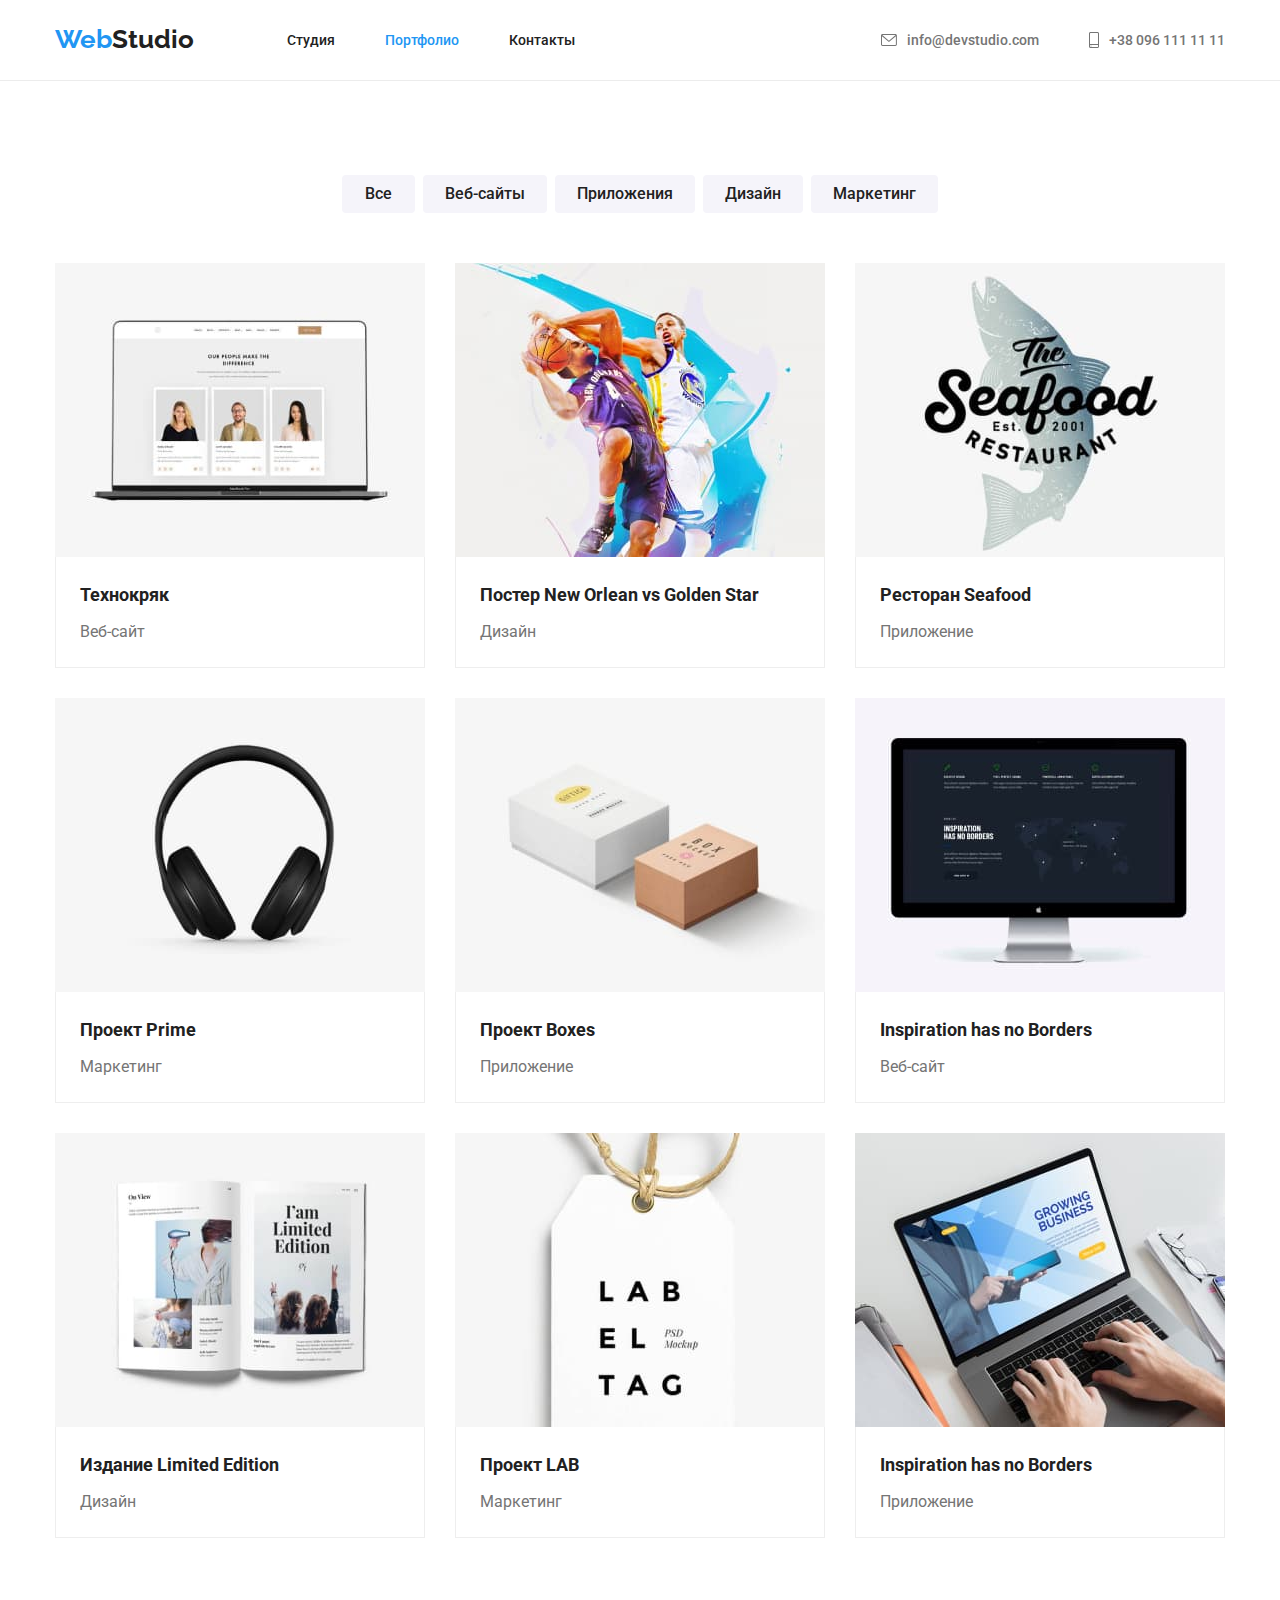
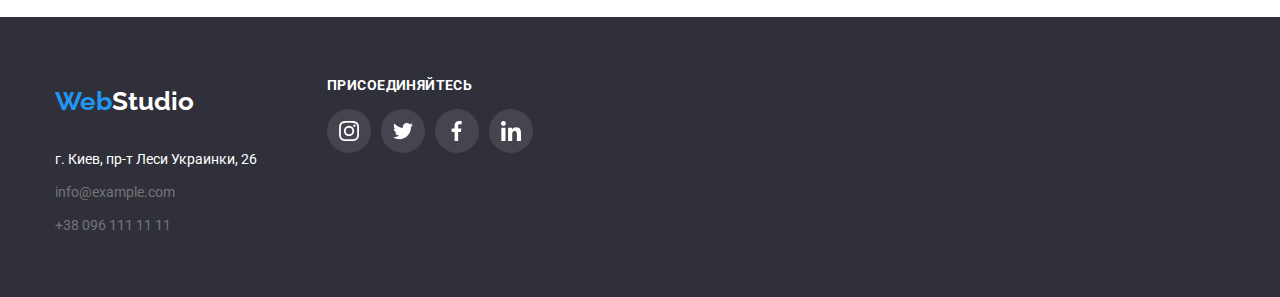
==== portfolio.html @ bd3f76e0 "add clone file" ====
<!DOCTYPE html>
<html lang="ru">
<head>
    <meta charset="UTF-8">
    <meta name="viewport" content="width=device-width, initial-scale=1.0">
    <link rel="preconnect" href="https://fonts.gstatic.com">
    <link href="https://fonts.googleapis.com/css2?family=Raleway:wght@700&family=Roboto:wght@400;500;700;900&display=swap" rel="stylesheet">
    <link rel="stylesheet" href="./css/modern-normalize.css">
    <link rel="stylesheet" href="./css/style.css">
    <title>WebStudio</title>
</head>
<body>
    <header class="header">
       <nav class="nav container">
           <a class="logo"><span>Web</span><span class="black">Studio</span></a>

           <ul class="nav-site">
            <li class="item"><a class="link" href="./index.html">Студия</a></li>
            <li class="item"><a class="link current" href="">Портфолио</a></li>
            <li class="item"><a class="link" href="">Контакты</a></li>
           </ul>


             <ul class="auth-link">
             <li class="item"><a class="link" href="mailto:info@devstudio.com">
                 <svg class="icon-nav" width="16px" height="12px">
                     <use href="image/symbol-icons.svg#icon-envelope"></use>
                 </svg>
                     info@devstudio.com</a></li> 
             <li class="item"><a class="link" href="tel:+380961111111">
                <svg class="icon-nav" width="10px" height="16px">
                     <use href="image/symbol-icons.svg#icon-smartphone"></use>
                 </svg> 
                +38 096 111 11 11</a></li>
             </ul>        
       </nav>
    </header>
    <main>
        <section class="section ">
            <div class="container container-projects">
                <h1 class="projects-title visually-hidden">Каталог</h1>
                
                    <!-- Радиокнопки групировки работ-->
                    <ul class="container-btn">
                        <li class="btn-figure"><button class="btn">Все</button></li>
                        <li class="btn-figure"><button class="btn">Веб-сайты</button></li>
                        <li class="btn-figure"><button class="btn">Приложения</button></li>
                        <li class="btn-figure"><button class="btn">Дизайн</button></li>
                        <li class="btn-figure"><button class="btn">Маркетинг</button></li>
                    </ul>

                <!--Конкретные примеры работ-->
                <ul class="projects-list">
                    <li class="item"><a href="">
                        <img class="img-content" src="./image/Технокряк.jpg" alt="Веб-сайт Технокряк" width="370">
                        <div class="list-content">
                            <h2 class="our-projects-title">Технокряк</h2>
                            <p class="our-projects-cat">Веб-сайт</p>
                        </div>
                    </a></li>
                    <li class="item"><a href="">
                        <img class="img-content" src="./image/Постер_New_Orlean_vs_Golden_Star.jpg" alt="Постер New Orlean vs Golden Star" width="370">
                        <div class="list-content">
                            <h2 class="our-projects-title">Постер New Orlean vs Golden Star</h2>
                            <p class="our-projects-cat">Дизайн</p> 
                        </div>
                        
                    </a></li>
                    <li class="item"><a href="">
                        <img class="img-content" src="./image/Ресторан_Seafood.jpg" alt="Приложение ресторана Seafood" width="370">
                        <div class="list-content">
                            <h2 class="our-projects-title">Ресторан Seafood</h2>
                            <p class="our-projects-cat">Приложение</p>   
                        </div>  
                    </a></li>

                    <li class="item"><a href="">
                        <img class="img-content" src="./image/Проект_Prime.jpg" alt="Проект Prime" width="370">
                        <div class="list-content">
                            <h2 class="our-projects-title">Проект Prime</h2>
                            <p class="our-projects-cat">Маркетинг</p>   
                        </div>
                    </a></li>
                    <li class="item"><a href="">
                        <img class="img-content" src="./image/Проект_Boxes.jpg" alt="Проект Boxes" width="370">
                        <div class="list-content">
                            <h2 class="our-projects-title">Проект Boxes</h2>
                            <p class="our-projects-cat">Приложение</p>  
                        </div>
                    </a></li>
                    <li class="item"><a href="">
                        <img class="img-content" src="./image/Inspiration_no_Border.jpg" alt="Веб-сайт Inspiration has no Borders" width="370">
                        <div class="list-content">
                            <h2 class="our-projects-title">Inspiration has no Borders</h2>
                            <p class="our-projects-cat">Веб-сайт</p>   
                        </div>
                    </a></li>

                    <li class="item"><a href="">
                        <img class="img-content" src="./image/Издание_Limited_Edition.jpg" alt="Издание Limited Edition" width="370">
                        <div class="list-content">
                            <h2 class="our-projects-title">Издание Limited Edition</h2>
                            <p class="our-projects-cat">Дизайн</p> 
                        </div>
                    </a></li>

                    <li class="item"><a href="">
                        <img class="img-content" src="./image/Проект_LAB.jpg" alt="Проект LAB" width="370">
                        <div class="list-content">
                            <h2 class="our-projects-title">Проект LAB</h2>
                            <p class="our-projects-cat">Маркетинг</p>   
                        </div>
                    </a></li>

                    <li class="item"><a href="">
                        <img class="img-content" src="./image/Growing_Business.jpg" alt="Приложение Growing Business" width="370">
                        <div class="list-content">
                            <h2 class="our-projects-title">Inspiration has no Borders</h2>
                            <p class="our-projects-cat">Приложение</p> 
                        </div>
                    </a></li>

                </ul>
            </div>
            
        </section>
    </main>
<footer class="footer">
        <div class="container footer-container">
            <div class="footer-contact">
                <a class="logo"><span>Web</span><span class="white">Studio</span></a>
                <address>
                <ul class="contact">
                    <li><a class="address" href="#">г. Киев, пр-т Леси Украинки, 26</a></li>
                    <li><a class="contact-link" href="mailto:info@example.com">info@example.com</a></li>
                    <li><a class="contact-link" href="tel:+380961111111">+38 096 111 11 11</a></li>
                    </ul> 
                </address>    
            </div>
            <div class="footer-social">
                <b class="get-us">присоединяйтесь</b>
                <ul class="icon-list icon-footer">
                                <li class="icon-item">
                                    <a href="#" class="icon-link">
                                        <svg class="icon-social">
                                            <use href="./image/symbol-icons.svg#icon-instagram">

                                            </use>
                                        </svg>
                                    </a>
                                </li>
                                <li class="icon-item">
                                    <a href="#" class="icon-link">
                                        <svg class="icon-social">
                                            <use href="./image/symbol-icons.svg#icon-twitter">

                                            </use>
                                        </svg>
                                    </a>
                                </li>
                                <li class="icon-item">
                                    <a href="#" class="icon-link">
                                        <svg class="icon-social">
                                            <use href="./image/symbol-icons.svg#icon-facebook">

                                            </use>
                                        </svg>
                                    </a>
                                </li>
                                <li class="icon-item">
                                    <a href="#" class="icon-link">
                                        <svg class="icon-social">
                                            <use href="./image/symbol-icons.svg#icon-linkedin">
                                            </use>
                                        </svg>
                                    </a>
                                </li>
                            </ul>
                
            

            </div>
        </div>
        
    </footer>
</body>
</html>
---- css/style.css ----
:root {
    --primary-text-color: #757575;
    --title-color: #212121;
    --title-color-white: #ffffff;
    --accent-color: #2196F3;
    --address-color: (255, 255, 255, 0,6);
    --icons-color: #AFB1B8;

}



/* Цвета текста страниц
    цвет заголовков,  #212121 и #FFFFFF, 
    цвет дополнительного текста (p) #757575
    цвет в nav rgba (255, 255, 255, 0,6)

    Цвета подложки FFFFFF, 2F303A, F5F4FA

    Цвет кнопок*, ссылок и  #2196F3,
    #F5F4FA
*/
body {
    margin: 0;
    background-color: #ffffff;
    color: var(--primary-text-color);

    font-family: 'Raleway', sans-serif;
    font-family: 'Roboto', sans-serif;
}

ul {
    margin: 0px;
    padding: 0px;
}

ul > li {
    list-style: none;
}

a {
    text-decoration: none;
}

h1, h2, h3, p, a {
    margin: 0;
}

span {
    padding: 0;
}

button {
    padding: 0;
    border: none;
    font: inherit;
    color: inherit;
    background-color: transparent;
    
    cursor: pointer;
}

.visually-hidden {
  position: absolute;
  width: 1px;
  height: 1px;
  margin: -1px;
  border: 0;
  padding: 0;
  
  white-space: nowrap;
  clip-path: inset(100%);
  clip: rect(0 0 0 0);
  overflow: hidden;
}

.section {
    max-width: 100%;
    margin-left: auto;
    margin-right: auto;
}

.container {
    margin-left: auto;
    margin-right: auto;
    width: 1170px;
    padding-left: 15px;
    padding-right: 15px;
}

.section-title {
    color: var(--title-color);
    
    font-size: 36px;
    font-weight: 700;
    line-height: 1.16;
    text-align: center;
}

/* Навигация сайта*/
.header {
    border-bottom: 1px solid #ECECEC;
}

.nav {
    display: flex;
    align-items: center;
}

.logo {
    display: block;
    padding: 0;

    color: var(--accent-color);

    font-family: Raleway;
    font-style: normal;
    font-weight: 700;
    font-size: 26px;
    line-height: 1.92;
}

.logo>.black {
    color: var(--title-color) ;
}

.nav-site {
    display: flex;
    align-items: center;
    margin-left: 93px;
}

.nav-site .item {
    padding-top: 32px;
    padding-bottom: 32px;
}

    
.nav-site .link {
    display: block;    

    color: var(--title-color);

    font-size: 14px;
    font-weight: 500;
    line-height: 1.17;
    text-decoration: none;
}

.nav-site .item + .item, 
.auth-link .item + .item{
    margin-left: 50px;

}


.nav-site .link.current{
    color: var(--accent-color);
}

.nav-site .link:hover,
.nav-site .link:focus {
    color: var(--accent-color);
}


.auth-link {
    margin-left: auto;
    display: flex;
    align-items: center;
}

.auth-link .item .link {
    display: flex;
    align-items: center;
}

.auth-link .link {

    color: var(--primary-text-color);

    font-style: normal;
    font-size: 14px;
    font-weight: 500;
    line-height: 1.17;
    text-decoration: none;
}

.icon-nav {
    display: block;
    padding: 0;
    margin-right: 10px;
    fill: currentColor;
}

.auth-link .link:hover,
.auth-link .link:focus {
    color: var(--accent-color);
}

/* Главная часть, Герой*/

.hero {
    width: 100%;
    max-height: 600px;
    background-color: #2F303A;
    background-image: linear-gradient(to top, rgba(47, 48, 58, 0.4), rgba(47, 48, 58, 0.4)), url(../image/background.jpg);
    background-repeat: no-repeat;
    background-position: center;
    background-size: cover;
    

}

.hero-container {
    text-align: center;
    padding-top: 200px;
    padding-bottom: 200px;
}

.hero-title {
    display: block;
    
    color: var(--title-color-white);

    font-size: 44px;
    font-weight: 900;
    line-height: 1.37;
    text-transform: uppercase;
    letter-spacing: 0.06em;
}

.button.primary {
    display: inline-block;
    margin-top: 30px;
    padding: 10px 32px;
    border-radius: 4px;
    box-shadow: 0px 4px 4px rgba(0, 0, 0, 0.15);

    background-color: var(--accent-color);
    color: var(--title-color-white);

    font-weight: 700;
    font-size: 16px;
    line-height: 1.875;
    letter-spacing: 0.06em;
    text-align: center;
}

/* Наши преимущества*/

.our-work-list {
    display: flex;
    padding-top: 94px;
}

.our-work-list .item {
    display: inline-block;
    max-width: 270px;
}

.our-work-list .item + .item {
    margin-left: 30px;
}

.our-work-icon{
    display: flex;
    justify-content: center;
    align-items: center;
    width: 270px;
    height: 120px;
    margin-bottom: 30px;
    background-color: #F5F4FA;
    border-radius: 4px;
}

.work-icon {
    width: 70px;
    height: 70px;

}


.our-work-subtitle {
    color: var(--title-color);
    
    font-size: 14px;
    font-weight: 700;
    line-height: 16px;
    letter-spacing: 0.03em;
    text-transform: uppercase;
}

.our-work-text {
    padding-top: 10px;

    font-size: 14px;
    font-weight: 400;
    line-height: 24px;
    letter-spacing: 0.03em;
}

/* Наши работы*/
.container.work-exemple {
    padding-top: 94px;
    padding-bottom: 94px;
}

.our-work-exemple {
    display: flex;
    justify-content: space-between;
    margin-top: 50px;
}

.our-work-exemple>.img:not(:last-child) {
    padding-right: 30px;
}

.img>a {
    display: block;
}

/* Наша команда*/

.team{
    background-color: #F5F4FA;
}

.team-container {
    padding-top: 94px;
    padding-bottom: 94px;
}

.team-title{
    margin-bottom: 50px;
}


.team-items {
    display: flex;
}

.team-items>.card {
    width: 270px;
    margin-right: 30px;
    background: #FFFFFF;

    box-shadow: 0px 1px 3px rgba(0, 0, 0, 0.12),
    0px 1px 1px rgba(0, 0, 0, 0.14),
    0px 2px 1px rgba(0, 0, 0, 0.2);
    border-radius: 0px 0px 4px 4px;
}

.team-items>.card:last-child {
    margin-right: 0px;
}

.card-text {
    padding-top: 30px;
    padding-bottom: 30px;
    text-align: center;

}

.team-items .name {
    margin-bottom: 10px;

    color: var(--title-color);

    font-size: 16px;
    font-weight: 500;
    line-height: 1.18;
}

.team-items .profession {
    font-size: 16px;
    font-weight: 400;
    line-height: 1.18;
}

/* Иконки соц. сайтов */
.icon-list {
    display: flex;
    justify-content: center;
    margin-top: 16px;
}

.icon-item {
    display: flex;
}

.icon-item:not(:last-child) {
    margin-right: 10px;
}

.icon-link {
    display: flex;
    justify-content: center;
    align-items: center;
    width: 44px;
    height: 44px;
    border-radius: 50%;
    color: var(--icons-color);
}

.icon-link .icon-social {
    width: 20px;
    height: 20px;
    fill: currentColor;
}

.icon-link:hover,
.icon-link:focus {
    background-color: var(--accent-color);
    color: var(--title-color-white);
}

/* Постоянные клиенты */
.container-client {
    padding-top: 94px;
    padding-bottom: 94px;
}

.client-list {
    display: flex;
    margin-top: 50px;
}

.client-item {
    width: 170px;
}

.client-item:not(:last-child) {
    margin-right: 30px;
}

.client-link {
    display: flex;
    justify-content: center;
    align-items: center;
    max-width: 100%;
    height: 90px;
    border: 1px solid var(--icons-color);
    box-sizing: border-box;
    border-radius: 4px;
    color: var(--icons-color);
}

.logo-icon {
    fill: currentColor;
}

.client-link:hover,
.client-link:focus {
    border-color: var(--accent-color);
    color: var(--accent-color);
}

/* Подвал */

.footer {
    width: 100%;
    background-color: #2F303A;
}

.footer-container {
    display: flex;
    align-items: flex-start;
    padding-top: 60px;
    padding-bottom: 60px;
}

.footer-contact {
    margin-right: 70px;
}

.footer-contact .logo {
    margin-bottom: 20px;
}

.logo>.white {
    color: var(--title-color-white);
}

.contact li + li {
    margin-top: 9px;
}

.contact a {
    font-style: normal;
    font-size: 14px;
    font-weight: 400;
    line-height: 24px;
    text-decoration: none;
}

.contact .address {
    color: var(--title-color-white);
}

.contact .contact-link {
    color: var(--address-color);

}

.get-us {
    display: block;
    margin-bottom: 16px;
    font-style: normal;
    font-weight: bold;
    font-size: 14px;
    line-height: 1.15;
    letter-spacing: 0.03em;
    text-transform: uppercase;
    color: #FFFFFF;
}

.icon-footer .icon-link{
    display: flex;
    justify-content: center;
    align-items: center;
    width: 44px;
    height: 44px;
    border-radius: 50%;
    background-color: rgba(255, 255, 255, 0.1);
    color: var(--title-color-white);
}

/* ----------Страница - ПОРТФОЛИО -------------------------------------------------------*/
.container-projects {
    padding-top: 94px;
    padding-bottom: 94px;
}



/* Радиокнопки, выбор категории работ*/
.container-btn {
    display: flex;
    justify-content: center;
    margin-bottom: 50px;
}

.container-btn .btn-figure+.btn-figure {
    margin-left: 8px;
}


.btn {
    border-radius: 4px;
    padding: 6px 22px;
    min-width: 73px;

    background-color: #F5F4FA;
    color: var(--title-color);

    font-weight: 500;
    font-size: 16px;
    line-height: 1.625;
    text-align: center;
}

.btn:focus,
.btn:hover {
    background-color: var(--accent-color);
    color: var(--title-color-white);
    box-shadow: 0px 3px 1px rgba(0, 0, 0, 0.1),
    0px 1px 2px rgba(0, 0, 0, 0.08),
    0px 2px 2px rgba(0, 0, 0, 0.12);
}

/* Проекты*/
.projects-list {
    display: flex;
    flex-wrap: wrap;
    margin: -15px;
}

.projects-list>.item {
    width: 370px;
    margin: 15px;
}

.projects-list .item:nth-child(3n) {
    margin-right: 0px;
}

.projects-list .item:nth-last-child(-n+3) {
    margin-bottom: 0px;
}

.projects-list>.item:hover {
    box-shadow: 0px 1px 1px rgba(0, 0, 0, 0.12),
    0px 4px 4px rgba(0, 0, 0, 0.06),
    1px 4px 6px rgba(0, 0, 0, 0.16);
}

.projects-list a {
    display: block;
}

.img-content {
    display: block;
}

.list-content {
    padding-top: 20px;
    padding-bottom: 20px;
    padding-left: 24px;
    padding-right: 24px;

    border-right-width: 1px;
    border-right-style: solid;
    border-right-color: #eeeeee;

    border-bottom-width: 1px;
    border-bottom-style: solid;
    border-bottom-color: #eeeeee;

    border-left-width: 1px;
    border-left-style: solid;
    border-left-color: #eeeeee;

}

.our-projects-title {
    color: var(--title-color);

    font-size: 18px;
    font-weight: 700;
    line-height: 2;

}
.our-projects-cat {
    margin-top: 4px;

    color: var(--primary-text-color);

    font-size: 16px;
    font-weight: 400;
    line-height: 1.87;
}


/* Иконки соц. сайтов */
.icon-list {
    display: flex;
    justify-content: center ;
    margin-top: 16px;
}

.icon-item {
    display: flex;
}

.icon-item:not(:last-child) {
    margin-right: 10px;
}

.icon-link {
    display: flex;
    justify-content: center;
    align-items: center;
    width: 44px;
    height: 44px;
    border-radius: 50%;
    color: var(--icons-color);
}

.icon-link .icon-social {
    width: 20px;
    height: 20px;
    fill: currentColor;
}

.icon-link:hover,
.icon-link:focus {
    background-color: var(--accent-color);
    color: var(--title-color-white);
}
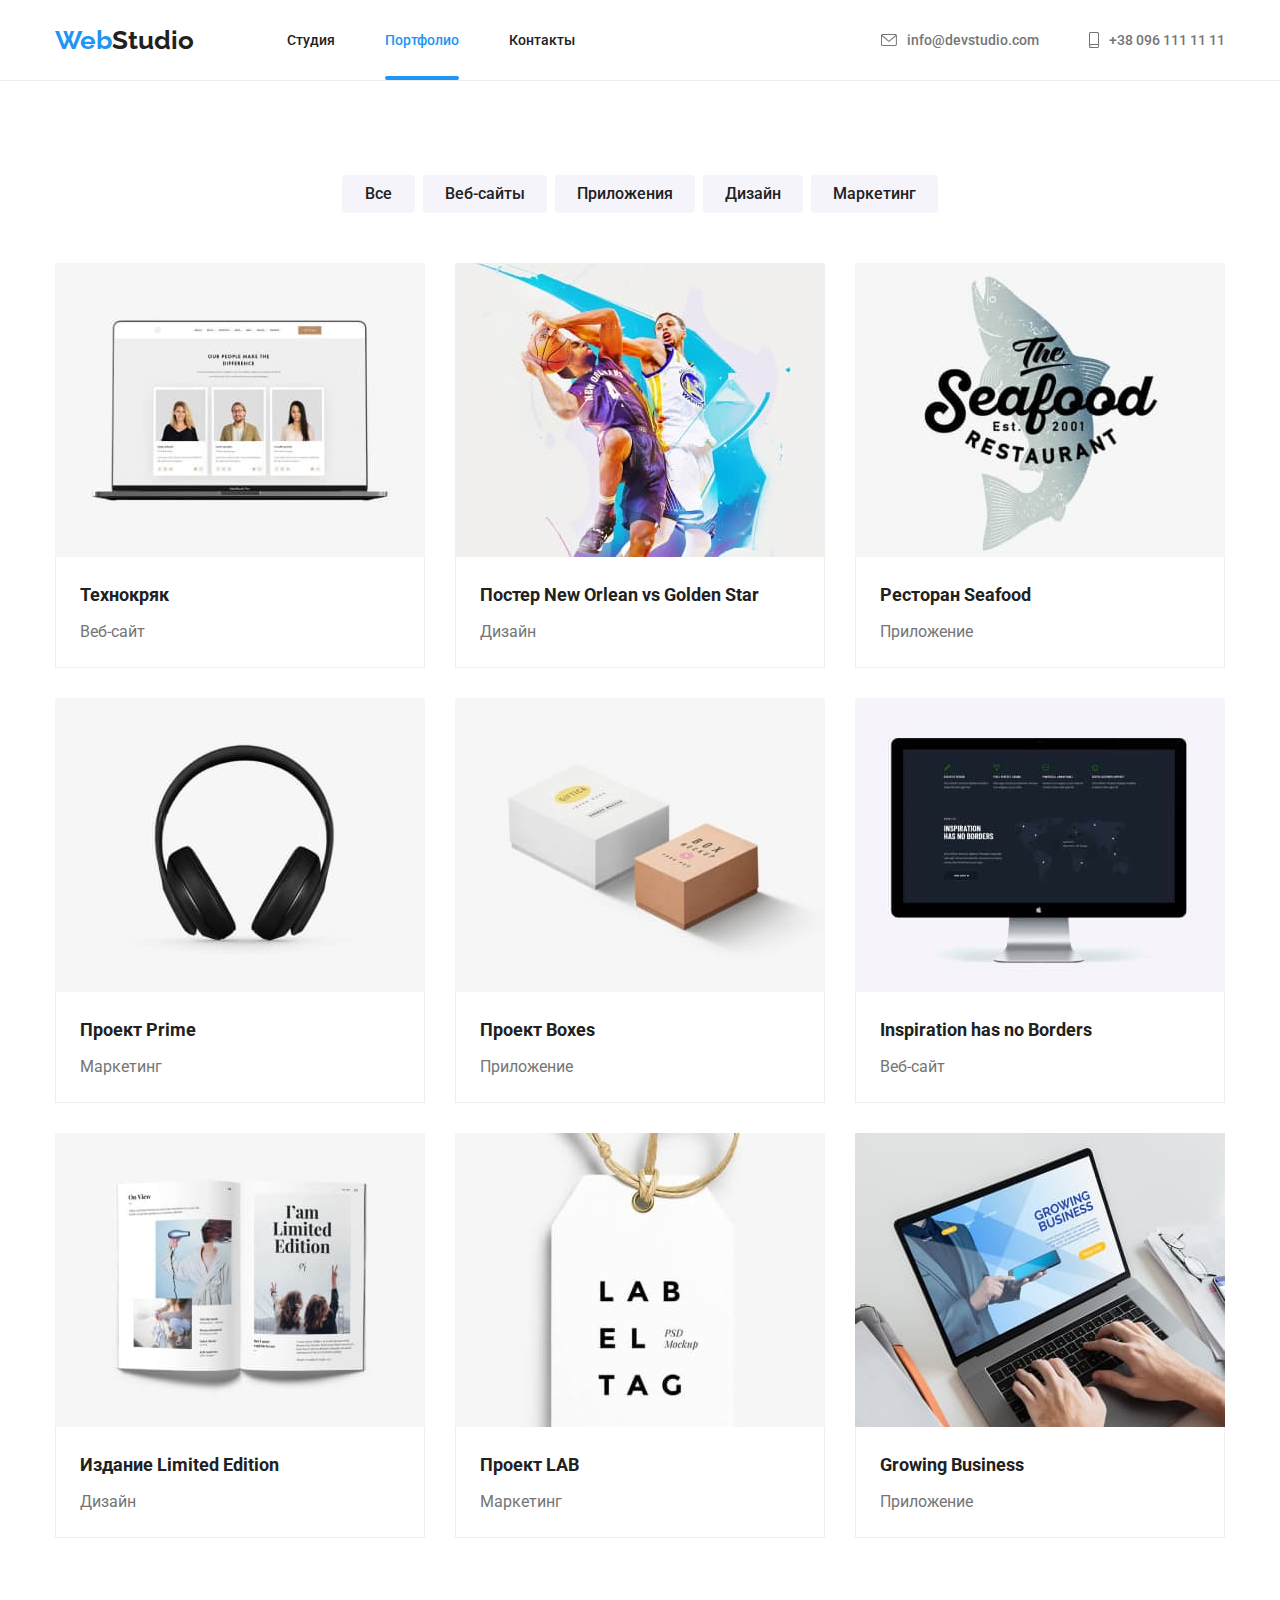
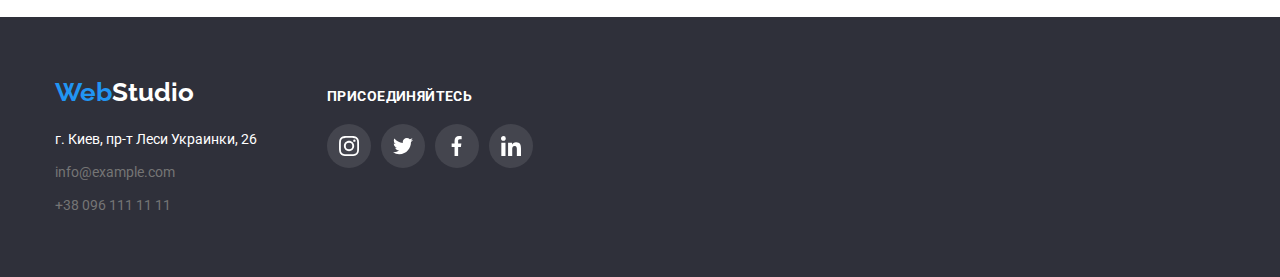
==== commit c7f03d9c: "add modal, transition hover and focus" ====
--- a/portfolio.html
+++ b/portfolio.html
@@ -51,75 +51,135 @@
 
                 <!--Конкретные примеры работ-->
                 <ul class="projects-list">
-                    <li class="item"><a href="">
-                        <img class="img-content" src="./image/Технокряк.jpg" alt="Веб-сайт Технокряк" width="370">
+                    
+                    <!-- Технокряк -->
+                    <li class="item"><a href="">
+                        <div class="thumb">
+                            <img class="img-content" src="./image/Технокряк.jpg" alt="Веб-сайт Технокряк" width="370">
+                            <div class="overlay">
+                                <p class="description-work">Технокряк это современная площадка распространения коронавируса. Компании используют эту платформу для цифрового шпионажа и атак на защищённые сервера конкурентов.</p> 
+                            </div>
+                        </div>
                         <div class="list-content">
                             <h2 class="our-projects-title">Технокряк</h2>
                             <p class="our-projects-cat">Веб-сайт</p>
                         </div>
                     </a></li>
-                    <li class="item"><a href="">
-                        <img class="img-content" src="./image/Постер_New_Orlean_vs_Golden_Star.jpg" alt="Постер New Orlean vs Golden Star" width="370">
+                    
+                    <!-- Постер New Orlean vs Golden Star -->
+                    <li class="item"><a href="">
+                        <div class="thumb">
+                            <img class="img-content" src="./image/Постер_New_Orlean_vs_Golden_Star.jpg" alt="Постер New Orlean vs Golden Star" width="370">
+                            <div class="overlay">
+                                <p class="description-work">Технокряк это современная площадка распространения коронавируса. Компании используют эту платформу для цифрового шпионажа и атак на защищённые сервера конкурентов.</p> 
+                            </div>
+                        </div>
                         <div class="list-content">
                             <h2 class="our-projects-title">Постер New Orlean vs Golden Star</h2>
                             <p class="our-projects-cat">Дизайн</p> 
                         </div>
-                        
-                    </a></li>
-                    <li class="item"><a href="">
-                        <img class="img-content" src="./image/Ресторан_Seafood.jpg" alt="Приложение ресторана Seafood" width="370">
+                    </a></li>
+                    
+                    <!-- Ресторан Seafood -->
+                    <li class="item"><a href="">
+                        <div class="thumb">
+                             <img class="img-content" src="./image/Ресторан_Seafood.jpg" alt="Приложение ресторана Seafood" width="370">
+                            <div class="overlay">
+                                <p class="description-work">Технокряк это современная площадка распространения коронавируса. Компании используют эту платформу для цифрового шпионажа и атак на защищённые сервера конкурентов.</p> 
+                            </div>
+                        </div>
                         <div class="list-content">
                             <h2 class="our-projects-title">Ресторан Seafood</h2>
                             <p class="our-projects-cat">Приложение</p>   
                         </div>  
                     </a></li>
-
-                    <li class="item"><a href="">
-                        <img class="img-content" src="./image/Проект_Prime.jpg" alt="Проект Prime" width="370">
+                    
+                    <!-- Проект Prime -->
+                    <li class="item"><a href="">
+                        <div class="thumb">
+                            <img class="img-content" src="./image/Проект_Prime.jpg" alt="Проект Prime" width="370">
+                            <div class="overlay">
+                                <p class="description-work">Технокряк это современная площадка распространения коронавируса. Компании используют эту платформу для цифрового шпионажа и атак на защищённые сервера конкурентов.</p> 
+                            </div>
+                        </div>  
                         <div class="list-content">
                             <h2 class="our-projects-title">Проект Prime</h2>
                             <p class="our-projects-cat">Маркетинг</p>   
                         </div>
                     </a></li>
-                    <li class="item"><a href="">
-                        <img class="img-content" src="./image/Проект_Boxes.jpg" alt="Проект Boxes" width="370">
+                    
+                    <!-- Проект Boxes -->
+                    <li class="item"><a href="">
+                        <div class="thumb">
+                            <img class="img-content" src="./image/Проект_Boxes.jpg" alt="Проект Boxes" width="370">
+                            <div class="overlay">
+                                <p class="description-work">Технокряк это современная площадка распространения коронавируса. Компании используют эту платформу для цифрового шпионажа и атак на защищённые сервера конкурентов.</p> 
+                            </div>
+                        </div>  
+                        
                         <div class="list-content">
                             <h2 class="our-projects-title">Проект Boxes</h2>
                             <p class="our-projects-cat">Приложение</p>  
                         </div>
                     </a></li>
-                    <li class="item"><a href="">
-                        <img class="img-content" src="./image/Inspiration_no_Border.jpg" alt="Веб-сайт Inspiration has no Borders" width="370">
+
+                    <!-- Inspiration has no Borders -->
+                    <li class="item"><a href="">
+                        <div class="thumb">
+                            <img class="img-content" src="./image/Inspiration_no_Border.jpg" alt="Веб-сайт Inspiration has no Borders" width="370">
+                            <div class="overlay">
+                                <p class="description-work">Технокряк это современная площадка распространения коронавируса. Компании используют эту платформу для цифрового шпионажа и атак на защищённые сервера конкурентов.</p> 
+                            </div>
+                        </div> 
+                        
                         <div class="list-content">
                             <h2 class="our-projects-title">Inspiration has no Borders</h2>
                             <p class="our-projects-cat">Веб-сайт</p>   
                         </div>
                     </a></li>
-
-                    <li class="item"><a href="">
-                        <img class="img-content" src="./image/Издание_Limited_Edition.jpg" alt="Издание Limited Edition" width="370">
+                    
+                     <!-- Издание Limited Edition -->
+                    <li class="item"><a href="">
+                        <div class="thumb">
+                            <img class="img-content" src="./image/Издание_Limited_Edition.jpg" alt="Издание Limited Edition" width="370">
+                            <div class="overlay">
+                                <p class="description-work">Технокряк это современная площадка распространения коронавируса. Компании используют эту платформу для цифрового шпионажа и атак на защищённые сервера конкурентов.</p> 
+                            </div>
+                        </div> 
                         <div class="list-content">
                             <h2 class="our-projects-title">Издание Limited Edition</h2>
                             <p class="our-projects-cat">Дизайн</p> 
                         </div>
                     </a></li>
 
-                    <li class="item"><a href="">
-                        <img class="img-content" src="./image/Проект_LAB.jpg" alt="Проект LAB" width="370">
+                    <!-- Проект LAB -->
+                    <li class="item"><a href="">
+                        <div class="thumb">
+                            <img class="img-content" src="./image/Проект_LAB.jpg" alt="Проект LAB" width="370">
+                            <div class="overlay">
+                                <p class="description-work">Технокряк это современная площадка распространения коронавируса. Компании используют эту платформу для цифрового шпионажа и атак на защищённые сервера конкурентов.</p> 
+                            </div>
+                        </div>  
+                        
                         <div class="list-content">
                             <h2 class="our-projects-title">Проект LAB</h2>
                             <p class="our-projects-cat">Маркетинг</p>   
                         </div>
                     </a></li>
 
-                    <li class="item"><a href="">
-                        <img class="img-content" src="./image/Growing_Business.jpg" alt="Приложение Growing Business" width="370">
-                        <div class="list-content">
-                            <h2 class="our-projects-title">Inspiration has no Borders</h2>
+                     <!-- Inspiration has no Borders -->
+                    <li class="item"><a href="">
+                        <div class="thumb">
+                            <img class="img-content" src="./image/Growing_Business.jpg" alt="Приложение Growing Business" width="370">
+                            <div class="overlay">
+                                <p class="description-work">Технокряк это современная площадка распространения коронавируса. Компании используют эту платформу для цифрового шпионажа и атак на защищённые сервера конкурентов.</p> 
+                            </div>
+                        </div>
+                        <div class="list-content">
+                            <h2 class="our-projects-title">Growing Business</h2>
                             <p class="our-projects-cat">Приложение</p> 
                         </div>
                     </a></li>
-
                 </ul>
             </div>
             
--- a/css/style.css
+++ b/css/style.css
@@ -2,10 +2,9 @@
     --primary-text-color: #757575;
     --title-color: #212121;
     --title-color-white: #ffffff;
-    --accent-color: #2196F3;
-    --address-color: (255, 255, 255, 0,6);
+    --accent-color: #2195f3;
+    --address-color: (255, 255, 255, 0.6);
     --icons-color: #AFB1B8;
-
 }
 
 
@@ -117,7 +116,6 @@
     font-style: normal;
     font-weight: 700;
     font-size: 26px;
-    line-height: 1.92;
 }
 
 .logo>.black {
@@ -130,32 +128,40 @@
     margin-left: 93px;
 }
 
-.nav-site .item {
+.nav-site .item + .item, 
+.auth-link .item + .item{
+    margin-left: 50px;
+}
+
+.nav-site .link {
+    display: block;
     padding-top: 32px;
     padding-bottom: 32px;
-}
-
-    
-.nav-site .link {
-    display: block;    
-
     color: var(--title-color);
 
     font-size: 14px;
     font-weight: 500;
     line-height: 1.17;
     text-decoration: none;
-}
-
-.nav-site .item + .item, 
-.auth-link .item + .item{
-    margin-left: 50px;
-
-}
-
-
-.nav-site .link.current{
+
+    transition: color 250ms cubic-bezier(0.4, 0, 0.2, 1);
+}
+
+.nav-site .current{
     color: var(--accent-color);
+    position: relative;
+}
+
+.current::after {
+    content: '';
+    position: absolute;
+    bottom: 0%;
+    left: 0;
+    width: 100%;
+    height: 4px;
+    background-color: var(--accent-color);
+    border-radius: 2px;
+
 }
 
 .nav-site .link:hover,
@@ -184,6 +190,8 @@
     font-weight: 500;
     line-height: 1.17;
     text-decoration: none;
+
+    transition: color 250ms cubic-bezier(0.4, 0, 0.2, 1);
 }
 
 .icon-nav {
@@ -247,6 +255,54 @@
     text-align: center;
 }
 
+.backdrop {
+    position: fixed;
+    top: 0;
+    left: 0;
+    width: 100%;
+    height: 100%;
+    background-color:rgba(0, 0, 0, 0.2);
+    z-index: 2;
+
+    opacity: 1;
+    transition: opacity 250ms cubic-bezier(0.4, 0, 0.2, 1);
+}
+.backdrop.is-hidden {
+    opacity: 0;
+    pointer-events: none;
+}
+
+.modal {
+    position: absolute;
+    top: 50%;
+    left: 50%;
+    transform: translate(-50%, -50%) scale(1.0);
+    
+    min-width: 528px;
+    min-height: 581px;
+    background-color: var(--title-color-white);
+
+    transition: transform 250ms cubic-bezier(0.4, 0, 0.2, 1);
+}
+
+.backdrop.is-hidden .modal {
+    transform: translate(-50%, -50%) scale(0.9);
+}
+
+.close {
+    position: absolute;
+    top: 8px;
+    left: 490px;
+    display: flex;
+    justify-content: center;
+    align-items: center;
+    width: 30px;
+    height: 30px;
+    border: 1px solid rgba(0, 0, 0, 0.1);
+    border-radius: 50%;
+    color: var(--title-color-white);
+}
+
 /* Наши преимущества*/
 
 .our-work-list {
@@ -316,9 +372,43 @@
     padding-right: 30px;
 }
 
+.img {
+    display: block;
+    padding: 0;
+    z-index: 1;
+}
+
 .img>a {
-    display: block;
-}
+    position: relative;
+    display: inline-block;
+    padding: 0;
+    width: 370px;
+}
+
+.work-exemple-text {
+    position: absolute;
+    bottom: 0;
+    left: 0;
+
+    display: flex;
+    justify-content: center;
+    align-items: center;
+    width: 100%;
+    height: 70px;
+    background-color: rgba(47, 48, 58, 0.8);
+}
+
+.work-exemple-text>p {
+    font-style: normal;
+    font-weight: 700;
+    font-size: 14px;
+    line-height: 1.14;
+    letter-spacing: 0.03em;
+    text-transform: uppercase;
+
+    color: #FFFFFF;
+}
+
 
 /* Наша команда*/
 
@@ -401,6 +491,9 @@
     height: 44px;
     border-radius: 50%;
     color: var(--icons-color);
+
+    transition: color 250ms cubic-bezier(0.4, 0, 0.2, 1),
+    background-color 250ms cubic-bezier(0.4, 0, 0.2, 1);
 }
 
 .icon-link .icon-social {
@@ -444,6 +537,9 @@
     box-sizing: border-box;
     border-radius: 4px;
     color: var(--icons-color);
+
+    transition: color 250ms cubic-bezier(0.4, 0, 0.2, 1),
+    background-color 250ms cubic-bezier(0.4, 0, 0.2, 1);
 }
 
 .logo-icon {
@@ -459,13 +555,12 @@
 /* Подвал */
 
 .footer {
-    width: 100%;
     background-color: #2F303A;
 }
 
 .footer-container {
     display: flex;
-    align-items: flex-start;
+    align-items: baseline;
     padding-top: 60px;
     padding-bottom: 60px;
 }
@@ -505,7 +600,7 @@
 
 .get-us {
     display: block;
-    margin-bottom: 16px;
+    margin-bottom: 20px;
     font-style: normal;
     font-weight: bold;
     font-size: 14px;
@@ -558,6 +653,10 @@
     font-size: 16px;
     line-height: 1.625;
     text-align: center;
+
+   transition: color 250ms cubic-bezier(0.4, 0, 0.2, 1),
+   background-color 250ms cubic-bezier(0.4, 0, 0.2, 1),
+   box-shadow 250ms cubic-bezier(0.4, 0, 0.2, 1);
 }
 
 .btn:focus,
@@ -589,19 +688,56 @@
     margin-bottom: 0px;
 }
 
-.projects-list>.item:hover {
+.projects-list a {
+    display: block;
+    position: relative;
+
+    transition: box-shadow 250ms cubic-bezier(0.4, 0, 0.2, 1);
+}
+
+.img-content {
+    display: block;
+}
+
+.thumb {
+    position: relative;
+    width: 370px;
+    height: 294px;
+    overflow: hidden;
+}
+
+.overlay {
+    position: absolute;
+    top: 0;
+    left: 0;
+    width: 100%;
+    height: 100%;
+    background-color: rgba(33, 150, 243, 0.9);
+    
+    transform: translateY(100%);
+    transition: transform 250ms cubic-bezier(0.4, 0, 0.2, 1);
+}
+
+.overlay .description-work {
+    padding: 63px 24px;
+    font-weight: 400;
+    font-size: 18px;
+    line-height: 1.55;
+    letter-spacing: 0.03em;
+    color: var(--title-color-white);
+}
+
+.projects-list a:hover,
+.projects-list a:focus,
+.projects-list a:hover .overlay,
+.projects-list a:focus .overlay
+ {
     box-shadow: 0px 1px 1px rgba(0, 0, 0, 0.12),
     0px 4px 4px rgba(0, 0, 0, 0.06),
     1px 4px 6px rgba(0, 0, 0, 0.16);
-}
-
-.projects-list a {
-    display: block;
-}
-
-.img-content {
-    display: block;
-}
+    transform: translateY(0);
+}
+
 
 .list-content {
     padding-top: 20px;
@@ -665,6 +801,9 @@
     height: 44px;
     border-radius: 50%;
     color: var(--icons-color);
+
+    transition: color 250ms cubic-bezier(0.4, 0, 0.2, 1),
+    background-color 250ms cubic-bezier(0.4, 0, 0.2, 1);
 }
 
 .icon-link .icon-social {
